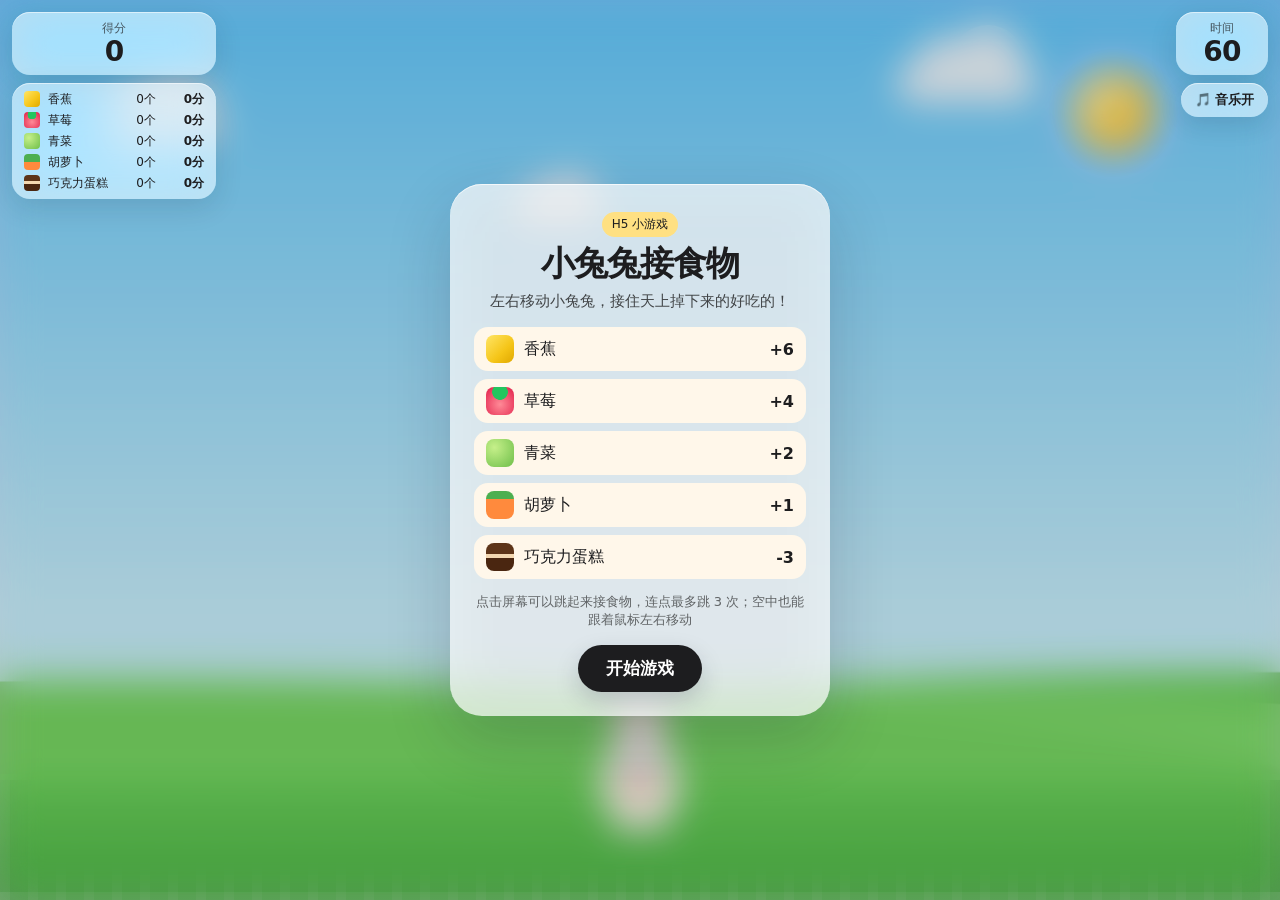
==== index.html @ 57336900 "Add the rabbit food-catching H5 game and a porting-oriented design spec. Co-authored-by: Cursor <cur" ====
<!DOCTYPE html>
<html lang="zh-CN">
  <head>
    <meta charset="UTF-8" />
    <meta
      name="viewport"
      content="width=device-width, initial-scale=1.0, maximum-scale=1.0, user-scalable=no, viewport-fit=cover"
    />
    <meta name="apple-mobile-web-app-capable" content="yes" />
    <meta name="mobile-web-app-capable" content="yes" />
    <title>小兔兔接食物</title>
    <link rel="stylesheet" href="css/style.css" />
  </head>
  <body>
    <div id="game" class="game">
      <div class="sky">
        <div class="sun"></div>
        <div class="cloud cloud-a"></div>
        <div class="cloud cloud-b"></div>
        <div class="cloud cloud-c"></div>
      </div>
      <div class="hills"></div>
      <div class="ground"></div>
      <div id="items" class="items"></div>
      <div id="popups" class="popups"></div>

      <div id="rabbit" class="rabbit" aria-hidden="true">
        <div class="rabbit-shadow"></div>
        <div class="rabbit-body">
          <div class="ear left"><i></i></div>
          <div class="ear right"><i></i></div>
          <div class="face">
            <div class="blush left"></div>
            <div class="blush right"></div>
            <div class="eye left"></div>
            <div class="eye right"></div>
            <div class="nose"></div>
            <div class="mouth"></div>
          </div>
          <div class="belly"></div>
          <div class="arm left"></div>
          <div class="arm right"></div>
          <div class="foot left"></div>
          <div class="foot right"></div>
          <div class="tail"></div>
          <div class="dizzy" aria-hidden="true">
            <span>✦</span>
            <span>✧</span>
            <span>✦</span>
          </div>
        </div>
      </div>

      <header class="hud">
        <div class="hud-left">
          <div class="hud-card">
            <span>得分</span>
            <strong id="score">0</strong>
          </div>
          <ul class="hud-stats" aria-label="食物得分明细">
            <li>
              <span class="icon banana-icon"></span>
              <span class="stat-name">香蕉</span>
              <span id="banana-count">0个</span>
              <strong id="banana-score">0分</strong>
            </li>
            <li>
              <span class="icon strawberry-icon"></span>
              <span class="stat-name">草莓</span>
              <span id="strawberry-count">0个</span>
              <strong id="strawberry-score">0分</strong>
            </li>
            <li>
              <span class="icon veggie-icon"></span>
              <span class="stat-name">青菜</span>
              <span id="veggie-count">0个</span>
              <strong id="veggie-score">0分</strong>
            </li>
            <li>
              <span class="icon carrot-icon"></span>
              <span class="stat-name">胡萝卜</span>
              <span id="carrot-count">0个</span>
              <strong id="carrot-score">0分</strong>
            </li>
            <li>
              <span class="icon cake-icon"></span>
              <span class="stat-name">巧克力蛋糕</span>
              <span id="cake-count">0个</span>
              <strong id="cake-score">0分</strong>
            </li>
          </ul>
        </div>
        <div class="hud-right">
          <div class="hud-card">
            <span>时间</span>
            <strong id="time">60</strong>
          </div>
          <button id="music-btn" class="music-btn" type="button" aria-label="关闭背景音乐">
            🎵 音乐开
          </button>
          <button id="pause-btn" class="music-btn pause-btn" type="button" aria-label="暂停游戏" hidden>
            暂停
          </button>
        </div>
      </header>

      <section id="start-screen" class="overlay">
        <div class="panel">
          <p class="badge">H5 小游戏</p>
          <h1>小兔兔接食物</h1>
          <p class="lead">左右移动小兔兔，接住天上掉下来的好吃的！</p>
          <ul class="rules">
            <li><span class="icon banana-icon"></span>香蕉 <b>+6</b></li>
            <li><span class="icon strawberry-icon"></span>草莓 <b>+4</b></li>
            <li><span class="icon veggie-icon"></span>青菜 <b>+2</b></li>
            <li><span class="icon carrot-icon"></span>胡萝卜 <b>+1</b></li>
            <li><span class="icon cake-icon"></span>巧克力蛋糕 <b>-3</b></li>
          </ul>
          <p class="hint">点击屏幕可以跳起来接食物，连点最多跳 3 次；空中也能跟着鼠标左右移动</p>
          <button id="start-btn" type="button">开始游戏</button>
        </div>
      </section>

      <section id="pause-screen" class="overlay hidden" hidden>
        <div class="panel">
          <h2>已暂停</h2>
          <p class="lead">点继续，小兔兔就会接着接食物</p>
          <button id="resume-btn" type="button">继续游戏</button>
        </div>
      </section>

      <section id="end-screen" class="overlay hidden" hidden>
        <div class="panel">
          <h2>时间到啦</h2>
          <p class="lead">小兔兔这一轮吃到了：</p>
          <p class="final-score"><strong id="final-score">0</strong> 分</p>
          <p class="best">历史最好：<span id="best-score">0</span> 分</p>
          <button id="restart-btn" type="button">再玩一次</button>
        </div>
      </section>
    </div>
    <script src="js/game.js"></script>
  </body>
</html>
---- css/style.css ----
:root {
  --sky-top: #7ec8ff;
  --sky-bottom: #d7f3ff;
  --grass: #7bc96a;
  --grass-dark: #5eae54;
  --ink: #1d1d1f;
  --panel: rgba(255, 255, 255, 0.72);
  --glass: rgba(255, 255, 255, 0.58);
  --carrot: #ff8a3d;
  --veggie: #6fbf4a;
  --cake: #7a4a2a;
  --strawberry: #e11d48;
  --banana: #f5c518;
  --ease-out: cubic-bezier(0.23, 1, 0.32, 1);
  --press: 100ms cubic-bezier(0.23, 1, 0.32, 1);
}

* {
  box-sizing: border-box;
  margin: 0;
  padding: 0;
  -webkit-tap-highlight-color: transparent;
  user-select: none;
}

html,
body {
  width: 100%;
  height: 100%;
  overflow: hidden;
  font-family: system-ui, -apple-system, "SF Pro Text", "PingFang SC", "Hiragino Sans GB", "Noto Sans SC", sans-serif;
  background: #6ec3ff;
  color: var(--ink);
}

.game {
  position: relative;
  width: 100%;
  height: 100%;
  overflow: hidden;
  touch-action: none;
}

.sky {
  position: absolute;
  inset: 0;
  background: linear-gradient(180deg, var(--sky-top) 0%, var(--sky-bottom) 68%, #c8efb4 100%);
}

.sun {
  position: absolute;
  top: 8%;
  right: 10%;
  width: 78px;
  height: 78px;
  border-radius: 50%;
  background: radial-gradient(circle at 35% 35%, #fff7c8, #ffd35a 58%, #ffb347 100%);
  box-shadow: 0 0 40px rgba(255, 211, 90, 0.7);
}

.cloud {
  position: absolute;
  background: #fff;
  border-radius: 40px;
  opacity: 0.92;
  animation: drift 22s linear infinite;
}

.cloud::before,
.cloud::after {
  content: "";
  position: absolute;
  background: #fff;
  border-radius: 50%;
}

.cloud-a {
  width: 120px;
  height: 36px;
  top: 12%;
  left: 8%;
}

.cloud-a::before {
  width: 48px;
  height: 48px;
  left: 18px;
  top: -24px;
}

.cloud-a::after {
  width: 64px;
  height: 64px;
  left: 48px;
  top: -34px;
}

.cloud-b {
  width: 90px;
  height: 28px;
  top: 22%;
  left: 40%;
  animation-duration: 28s;
  animation-delay: -8s;
}

.cloud-b::before {
  width: 36px;
  height: 36px;
  left: 12px;
  top: -18px;
}

.cloud-b::after {
  width: 50px;
  height: 50px;
  left: 34px;
  top: -26px;
}

.cloud-c {
  width: 140px;
  height: 40px;
  top: 7%;
  left: 70%;
  animation-duration: 26s;
  animation-delay: -14s;
}

.cloud-c::before {
  width: 54px;
  height: 54px;
  left: 20px;
  top: -26px;
}

.cloud-c::after {
  width: 72px;
  height: 72px;
  left: 56px;
  top: -38px;
}

@keyframes drift {
  0% {
    transform: translateX(110vw);
  }
  100% {
    transform: translateX(-160%);
  }
}

.hills {
  position: absolute;
  left: -10%;
  right: -10%;
  bottom: 12%;
  height: 22%;
  background:
    radial-gradient(120% 90% at 18% 100%, #8ed37a 0 62%, transparent 63%),
    radial-gradient(90% 80% at 62% 100%, #97db84 0 64%, transparent 65%),
    radial-gradient(110% 100% at 92% 100%, #7fc96d 0 60%, transparent 61%);
}

.ground {
  position: absolute;
  left: 0;
  right: 0;
  bottom: 0;
  height: 14%;
  background:
    repeating-linear-gradient(
      90deg,
      rgba(255, 255, 255, 0.12) 0 10px,
      transparent 10px 28px
    ),
    linear-gradient(180deg, var(--grass) 0%, var(--grass-dark) 100%);
  border-top: 6px solid #8ed97b;
  box-shadow: 0 -8px 0 rgba(255, 255, 255, 0.18) inset;
}

.hud {
  position: absolute;
  top: calc(12px + env(safe-area-inset-top));
  left: 12px;
  right: 12px;
  z-index: 12;
  display: flex;
  justify-content: space-between;
  align-items: flex-start;
  gap: 12px;
  pointer-events: none;
}

.hud-left,
.hud-right {
  display: flex;
  flex-direction: column;
  align-items: stretch;
  gap: 8px;
}

.hud-right {
  align-items: flex-end;
}

.hud-card {
  min-width: 92px;
  padding: 8px 14px;
  border-radius: 18px;
  background: var(--glass);
  backdrop-filter: blur(22px) saturate(180%);
  -webkit-backdrop-filter: blur(22px) saturate(180%);
  box-shadow:
    0 8px 28px rgba(15, 23, 42, 0.12),
    inset 0 1px 0 rgba(255, 255, 255, 0.55);
  text-align: center;
}

.hud-card span {
  display: block;
  font-size: 12px;
  opacity: 0.7;
}

.hud-card strong {
  font-size: 28px;
  line-height: 1.08;
  letter-spacing: -0.03em;
  font-weight: 700;
}

.hud-stats {
  list-style: none;
  min-width: 204px;
  padding: 8px 12px;
  border-radius: 18px;
  background: var(--glass);
  backdrop-filter: blur(22px) saturate(180%);
  -webkit-backdrop-filter: blur(22px) saturate(180%);
  box-shadow:
    0 8px 28px rgba(15, 23, 42, 0.12),
    inset 0 1px 0 rgba(255, 255, 255, 0.55);
  display: grid;
  gap: 5px;
}

.hud-stats li {
  display: grid;
  grid-template-columns: 18px 1fr auto auto;
  align-items: center;
  gap: 6px;
  font-size: 12px;
  line-height: 1.2;
}

.hud-stats .icon {
  width: 16px;
  height: 16px;
  border-radius: 4px;
}

.hud-stats .stat-name {
  overflow: hidden;
  text-overflow: ellipsis;
  white-space: nowrap;
}

.hud-stats strong {
  min-width: 42px;
  text-align: right;
  font-size: 12px;
}

.hud-stats strong.good {
  color: #2e7d32;
}

.hud-stats strong.bad {
  color: #c62828;
}

.music-btn {
  pointer-events: auto;
  border: 0;
  border-radius: 999px;
  padding: 8px 14px;
  font-size: 13px;
  font-weight: 600;
  color: var(--ink);
  background: var(--glass);
  backdrop-filter: blur(22px) saturate(180%);
  -webkit-backdrop-filter: blur(22px) saturate(180%);
  box-shadow:
    0 8px 24px rgba(15, 23, 42, 0.12),
    inset 0 1px 0 rgba(255, 255, 255, 0.55);
  cursor: pointer;
  transition: transform var(--press), opacity 200ms var(--ease-out);
}

.music-btn:active {
  transform: scale(0.97);
}

.music-btn.off {
  opacity: 0.62;
}

.pause-btn {
  display: none;
}

.game.is-playing .pause-btn {
  display: inline-flex;
  align-items: center;
  justify-content: center;
}

.game.is-paused .cloud {
  animation-play-state: paused;
}

.items,
.popups {
  position: absolute;
  inset: 0;
  pointer-events: none;
  z-index: 3;
}

.item {
  position: absolute;
  width: 54px;
  height: 62px;
  transform: translate(-50%, 0);
}

.item.carrot .food {
  width: 22px;
  height: 42px;
  margin: 16px auto 0;
  background: linear-gradient(180deg, #ffb067, var(--carrot) 55%, #e86a22);
  border-radius: 12px 12px 18px 18px;
  position: relative;
}

.item.carrot .food::before {
  content: "";
  position: absolute;
  top: -16px;
  left: 50%;
  width: 8px;
  height: 18px;
  background: #4caf50;
  border-radius: 4px;
  transform: translateX(-50%) rotate(-18deg);
  box-shadow: 8px 2px 0 #66bb6a, -8px 2px 0 #43a047;
}

.item.veggie .food {
  width: 26px;
  height: 36px;
  margin: 16px auto 0;
  background: linear-gradient(180deg, #f6f1e4 0 12px, #d7ecb4 12px);
  border-radius: 8px 8px 11px 11px;
  position: relative;
}

.item.veggie .food::before,
.item.veggie .food::after {
  content: "";
  position: absolute;
  top: -14px;
  width: 20px;
  height: 30px;
  border-radius: 18px 18px 10px 10px;
}

.item.veggie .food::before {
  left: -12px;
  transform: rotate(-26deg);
  background: linear-gradient(180deg, #b6e86f, #5eae3a);
}

.item.veggie .food::after {
  right: -12px;
  transform: rotate(24deg);
  background: linear-gradient(180deg, #9fd86a, #4e9a32);
}

.item.cake .food {
  width: 46px;
  height: 38px;
  margin: 16px auto 0;
  background: linear-gradient(180deg, #5d3418 0 12px, #f3d7b0 12px 18px, #4a2610 18px 100%);
  border-radius: 8px 8px 10px 10px;
  position: relative;
  box-shadow: 0 6px 0 #3a1b0c;
}

.item.cake .food::before {
  content: "";
  position: absolute;
  top: -10px;
  left: 8px;
  right: 8px;
  height: 14px;
  background: #4e2a14;
  border-radius: 40% 40% 20% 20%;
}

.item.cake .food::after {
  content: "";
  position: absolute;
  top: -16px;
  left: 50%;
  width: 10px;
  height: 10px;
  background: #e53935;
  border-radius: 50%;
  transform: translateX(-50%);
  box-shadow: 0 8px 0 -3px #fff3;
}

.item.strawberry .food {
  width: 30px;
  height: 34px;
  margin: 16px auto 0;
  background: radial-gradient(circle at 32% 28%, #ff8a97, var(--strawberry) 62%, #9f1239);
  border-radius: 46% 46% 48% 48%;
  position: relative;
  box-shadow: inset -5px -7px 0 rgba(80, 10, 24, 0.12);
}

.item.strawberry .food::before {
  content: "";
  position: absolute;
  top: -11px;
  left: 50%;
  width: 10px;
  height: 12px;
  background: #22c55e;
  border-radius: 4px 10px 2px 8px;
  transform: translateX(-50%) rotate(-18deg);
  box-shadow: 8px 2px 0 -1px #16a34a, -7px 3px 0 -2px #4ade80;
}

.item.strawberry .food::after {
  content: "";
  position: absolute;
  inset: 10px 8px 8px;
  background:
    radial-gradient(circle at 30% 30%, #fff3 0 1.5px, transparent 2px),
    radial-gradient(circle at 68% 42%, #fff3 0 1.4px, transparent 2px),
    radial-gradient(circle at 44% 68%, #fff3 0 1.3px, transparent 2px);
}

.item.banana .food {
  width: 18px;
  height: 44px;
  margin: 10px auto 0;
  background: linear-gradient(180deg, #ffe566 0%, var(--banana) 48%, #e0a800 100%);
  border-radius: 18px 12px 16px 8px;
  transform: rotate(-32deg);
  position: relative;
  box-shadow: 7px 2px 0 -3px #ffe082;
}

.item.banana .food::before {
  content: "";
  position: absolute;
  top: -5px;
  left: 4px;
  width: 8px;
  height: 8px;
  background: #8d6e3b;
  border-radius: 3px;
}

.item.banana .food::after {
  content: "";
  position: absolute;
  bottom: -3px;
  right: 2px;
  width: 7px;
  height: 7px;
  background: #a67c3a;
  border-radius: 50%;
}

.score-popup {
  position: absolute;
  font-size: 22px;
  font-weight: 800;
  transform: translate(-50%, 0);
  animation: float-up 0.8s ease-out forwards;
  text-shadow: 0 2px 0 rgba(255, 255, 255, 0.7);
}

.score-popup.good {
  color: #2e7d32;
}

.score-popup.bad {
  color: #c62828;
}

@keyframes float-up {
  from {
    opacity: 1;
    transform: translate(-50%, 0);
  }
  to {
    opacity: 0;
    transform: translate(-50%, -36px);
  }
}

.rabbit {
  position: absolute;
  bottom: 7%;
  left: 50%;
  width: 92px;
  height: 110px;
  margin-left: -46px;
  z-index: 4;
  will-change: left, bottom, transform;
}

.rabbit.airborne .rabbit-shadow {
  transform: scale(0.68);
  opacity: 0.38;
}

.rabbit.rising .rabbit-body {
  transform: scale(0.96, 1.06);
}

.rabbit.falling .rabbit-body {
  transform: scale(1.05, 0.94);
}

.rabbit.happy .mouth {
  border-radius: 0 0 10px 10px;
  height: 8px;
  background: #f48fb1;
}

.rabbit.joy .mouth {
  width: 16px;
  height: 10px;
  border: 0;
  border-radius: 0 0 12px 12px;
  background: #f48fb1;
}

.rabbit.joy .blush {
  opacity: 1;
  transform: scale(1.2);
}

.rabbit.sad {
  filter: saturate(0.8);
}

.rabbit.sad .mouth {
  border-radius: 10px 10px 0 0;
  top: 42px;
}

.rabbit.joy .rabbit-body {
  animation: rabbit-joy 0.62s var(--ease-out);
}

.rabbit.joy .rabbit-shadow {
  animation: shadow-joy 0.62s var(--ease-out);
}

.rabbit.shake .rabbit-body {
  animation: head-shake 0.42s ease-in-out;
  transform-origin: 50% 80%;
}

.rabbit.faint .rabbit-body {
  transform: rotate(88deg) translate(10px, 14px);
  transform-origin: 50% 82%;
  transition: transform 0.35s var(--ease-out);
}

.rabbit.faint .eye {
  height: 3px;
  border-radius: 2px;
  top: 20px;
}

.rabbit.faint .mouth {
  width: 8px;
  height: 8px;
  border-radius: 50%;
  border: 0;
  background: #f48fb1;
  top: 38px;
}

.rabbit.faint .dizzy {
  display: block;
}

.rabbit.faint .rabbit-shadow {
  transform: scale(1.18, 0.7);
  opacity: 0.35;
}

.dizzy {
  display: none;
  position: absolute;
  top: -28px;
  left: 8px;
  right: 8px;
  height: 24px;
  pointer-events: none;
}

.dizzy span {
  position: absolute;
  font-size: 12px;
  color: #f59e0b;
  animation: dizzy-spin 0.9s linear infinite;
}

.dizzy span:nth-child(1) {
  left: 4px;
  animation-delay: 0s;
}

.dizzy span:nth-child(2) {
  left: 50%;
  top: -6px;
  animation-delay: -0.3s;
}

.dizzy span:nth-child(3) {
  right: 4px;
  animation-delay: -0.6s;
}

@keyframes head-shake {
  0%,
  100% {
    transform: rotate(0);
  }
  18% {
    transform: rotate(-18deg);
  }
  36% {
    transform: rotate(16deg);
  }
  54% {
    transform: rotate(-14deg);
  }
  72% {
    transform: rotate(10deg);
  }
  88% {
    transform: rotate(-6deg);
  }
}

@keyframes dizzy-spin {
  from {
    transform: rotate(0) translateY(0);
    opacity: 1;
  }
  50% {
    transform: rotate(180deg) translateY(-4px);
    opacity: 0.7;
  }
  to {
    transform: rotate(360deg) translateY(0);
    opacity: 1;
  }
}

@keyframes rabbit-joy {
  0% {
    transform: translateY(0) scale(1, 1);
  }
  16% {
    transform: translateY(5px) scale(1.08, 0.86);
  }
  40% {
    transform: translateY(-36px) scale(0.94, 1.1);
  }
  62% {
    transform: translateY(-6px) scale(1.05, 0.94);
  }
  80% {
    transform: translateY(-16px) scale(0.98, 1.04);
  }
  100% {
    transform: translateY(0) scale(1, 1);
  }
}

@keyframes shadow-joy {
  0%,
  100% {
    transform: scale(1);
    opacity: 1;
  }
  40% {
    transform: scale(0.62);
    opacity: 0.45;
  }
}

.rabbit-shadow {
  position: absolute;
  left: 18px;
  right: 18px;
  bottom: 2px;
  height: 12px;
  background: rgba(58, 43, 30, 0.18);
  border-radius: 50%;
}

.rabbit-body {
  position: absolute;
  inset: 0 10px 10px;
  background: #fffdf8;
  border-radius: 46% 46% 42% 42%;
  box-shadow: 0 10px 0 rgba(58, 43, 30, 0.06);
  transition: transform 0.35s var(--ease-out);
}

.ear {
  position: absolute;
  top: -34px;
  width: 22px;
  height: 48px;
  background: #fffdf8;
  border-radius: 20px;
}

.ear i {
  display: block;
  width: 12px;
  height: 32px;
  margin: 8px auto 0;
  background: #ffc1d6;
  border-radius: 12px;
}

.ear.left {
  left: 12px;
  transform: rotate(-12deg);
}

.ear.right {
  right: 12px;
  transform: rotate(12deg);
}

.face {
  position: absolute;
  inset: 18px 8px 40px;
}

.eye {
  position: absolute;
  top: 16px;
  width: 8px;
  height: 10px;
  background: #3a2b1e;
  border-radius: 50%;
}

.eye.left {
  left: 16px;
}

.eye.right {
  right: 16px;
}

.blush {
  position: absolute;
  top: 26px;
  width: 12px;
  height: 8px;
  background: #ffb7c9;
  border-radius: 50%;
  opacity: 0.8;
}

.blush.left {
  left: 8px;
}

.blush.right {
  right: 8px;
}

.nose {
  position: absolute;
  left: 50%;
  top: 28px;
  width: 10px;
  height: 8px;
  background: #f48fb1;
  border-radius: 50%;
  transform: translateX(-50%);
}

.mouth {
  position: absolute;
  left: 50%;
  top: 36px;
  width: 12px;
  height: 6px;
  border: 2px solid #d08193;
  border-top: 0;
  border-radius: 0 0 8px 8px;
  transform: translateX(-50%);
}

.belly {
  position: absolute;
  left: 16px;
  right: 16px;
  bottom: 18px;
  height: 28px;
  background: #ffe9d2;
  border-radius: 40%;
}

.arm {
  position: absolute;
  bottom: 28px;
  width: 16px;
  height: 22px;
  background: #fffdf8;
  border-radius: 12px;
}

.arm.left {
  left: -6px;
  transform: rotate(18deg);
}

.arm.right {
  right: -6px;
  transform: rotate(-18deg);
}

.foot {
  position: absolute;
  bottom: -6px;
  width: 22px;
  height: 12px;
  background: #fffdf8;
  border-radius: 12px;
}

.foot.left {
  left: 8px;
}

.foot.right {
  right: 8px;
}

.tail {
  position: absolute;
  right: -6px;
  bottom: 22px;
  width: 16px;
  height: 16px;
  background: #fff;
  border-radius: 50%;
  box-shadow: inset -2px -2px 0 #f3e6d8;
}

.overlay {
  position: absolute;
  inset: 0;
  z-index: 10;
  display: grid;
  place-items: center;
  background: rgba(15, 23, 42, 0.18);
  backdrop-filter: blur(18px) saturate(140%);
  -webkit-backdrop-filter: blur(18px) saturate(140%);
}

.overlay.hidden,
.overlay[hidden] {
  display: none !important;
}

.panel {
  width: min(380px, calc(100vw - 32px));
  padding: 28px 24px 24px;
  border-radius: 32px;
  background: var(--panel);
  backdrop-filter: blur(28px) saturate(180%);
  -webkit-backdrop-filter: blur(28px) saturate(180%);
  box-shadow:
    0 24px 64px rgba(15, 23, 42, 0.18),
    inset 0 1px 0 rgba(255, 255, 255, 0.7);
  text-align: center;
}

.badge {
  display: inline-block;
  margin-bottom: 8px;
  padding: 4px 10px;
  border-radius: 999px;
  background: #ffe082;
  font-size: 12px;
}

.panel h1,
.panel h2 {
  font-size: 34px;
  letter-spacing: -0.03em;
  line-height: 1.1;
  font-weight: 700;
}

.lead {
  margin: 10px 0 16px;
  font-size: 15px;
  opacity: 0.8;
}

.rules {
  list-style: none;
  display: grid;
  gap: 8px;
  margin-bottom: 14px;
  text-align: left;
}

.rules li {
  display: flex;
  align-items: center;
  gap: 10px;
  padding: 8px 12px;
  border-radius: 14px;
  background: #fff7ea;
  font-size: 16px;
}

.rules b {
  margin-left: auto;
}

.icon {
  width: 28px;
  height: 28px;
  border-radius: 8px;
  display: inline-block;
}

.carrot-icon {
  background: linear-gradient(180deg, #4caf50 0 8px, var(--carrot) 8px);
}

.veggie-icon {
  background: radial-gradient(circle at 30% 30%, #c6f08a, var(--veggie));
}

.banana-icon {
  background: linear-gradient(135deg, #ffe566, var(--banana) 60%, #e0a800);
}

.strawberry-icon {
  background:
    radial-gradient(circle at 50% 18%, #22c55e 0 28%, transparent 30%),
    radial-gradient(circle at 50% 62%, #ff8a97, var(--strawberry));
}

.cake-icon {
  background: linear-gradient(180deg, #5d3418 40%, #f3d7b0 40% 55%, #4a2610 55%);
}

.hint {
  margin-bottom: 16px;
  font-size: 13px;
  opacity: 0.65;
}

.final-score {
  font-size: 20px;
  margin-bottom: 6px;
}

.final-score strong {
  font-size: 48px;
}

.best {
  margin-bottom: 18px;
  opacity: 0.7;
}

.panel button {
  border: 0;
  border-radius: 999px;
  padding: 12px 28px;
  font-size: 17px;
  font-weight: 650;
  color: #fff;
  background: #1d1d1f;
  box-shadow: 0 10px 24px rgba(15, 23, 42, 0.18);
  cursor: pointer;
  transition: transform var(--press), opacity 200ms var(--ease-out);
}

.panel button:active {
  transform: scale(0.97);
}

@media (prefers-reduced-transparency: reduce) {
  .hud-card,
  .hud-stats,
  .music-btn,
  .panel {
    background: #fff;
    backdrop-filter: none;
  }
}

@media (prefers-reduced-motion: reduce) {
  .rabbit.joy .rabbit-body,
  .rabbit.joy .rabbit-shadow,
  .rabbit.shake .rabbit-body,
  .dizzy span,
  .cloud {
    animation: none;
  }
}
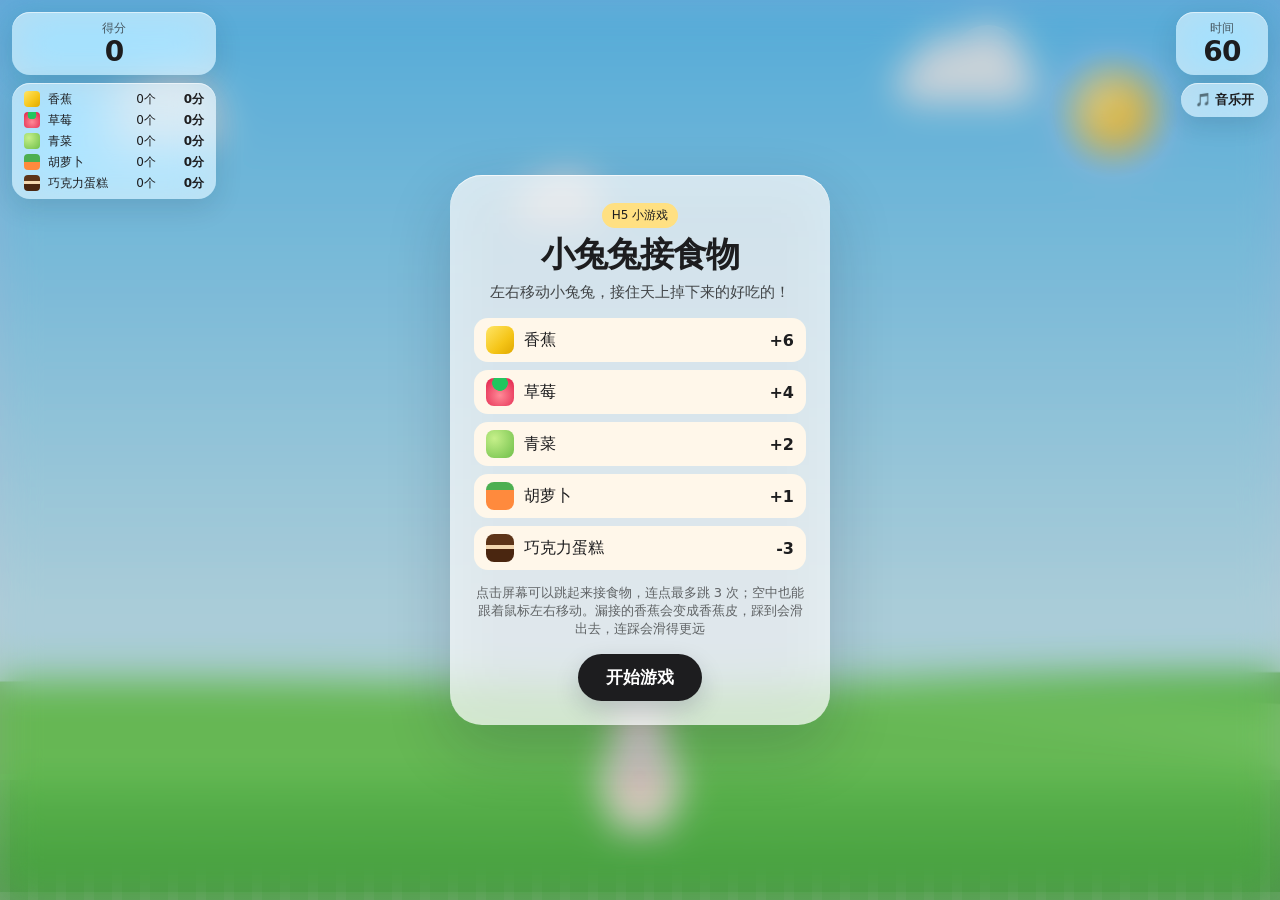
==== commit 51a185d0: "Add banana peels, stacking slides, and update the porting spec. Co-authored-by: Cursor <cursoragent@" ====
--- a/index.html
+++ b/index.html
@@ -9,7 +9,7 @@
     <meta name="apple-mobile-web-app-capable" content="yes" />
     <meta name="mobile-web-app-capable" content="yes" />
     <title>小兔兔接食物</title>
-    <link rel="stylesheet" href="css/style.css" />
+    <link rel="stylesheet" href="css/style.css?v=14" />
   </head>
   <body>
     <div id="game" class="game">
@@ -116,7 +116,7 @@
             <li><span class="icon carrot-icon"></span>胡萝卜 <b>+1</b></li>
             <li><span class="icon cake-icon"></span>巧克力蛋糕 <b>-3</b></li>
           </ul>
-          <p class="hint">点击屏幕可以跳起来接食物，连点最多跳 3 次；空中也能跟着鼠标左右移动</p>
+          <p class="hint">点击屏幕可以跳起来接食物，连点最多跳 3 次；空中也能跟着鼠标左右移动。漏接的香蕉会变成香蕉皮，踩到会滑出去，连踩会滑得更远</p>
           <button id="start-btn" type="button">开始游戏</button>
         </div>
       </section>
@@ -139,6 +139,6 @@
         </div>
       </section>
     </div>
-    <script src="js/game.js"></script>
+    <script src="js/game.js?v=17"></script>
   </body>
 </html>
--- a/css/style.css
+++ b/css/style.css
@@ -488,6 +488,61 @@
   border-radius: 50%;
 }
 
+.item.peel {
+  width: 56px;
+  height: 28px;
+  z-index: 2;
+  animation: peel-drop 0.34s var(--ease-out);
+}
+
+.item.peel .food {
+  width: 48px;
+  height: 16px;
+  margin: 8px auto 0;
+  background: linear-gradient(180deg, #ffe98a 0%, var(--banana) 48%, #d4a80a 100%);
+  border-radius: 50% 50% 46% 46%;
+  position: relative;
+  box-shadow: 0 3px 0 rgba(90, 70, 20, 0.12);
+}
+
+.item.peel .food::before,
+.item.peel .food::after {
+  content: "";
+  position: absolute;
+  top: -7px;
+  width: 16px;
+  height: 18px;
+  background: linear-gradient(180deg, #fff3a0, var(--banana) 60%, #e0a800);
+  border-radius: 60% 40% 70% 30%;
+}
+
+.item.peel .food::before {
+  left: 1px;
+  transform: rotate(-38deg);
+}
+
+.item.peel .food::after {
+  right: 1px;
+  transform: rotate(38deg);
+  border-radius: 40% 60% 30% 70%;
+}
+
+.item.peel.gone {
+  opacity: 0;
+  transition: opacity 0.32s var(--ease-out);
+}
+
+@keyframes peel-drop {
+  from {
+    opacity: 0;
+    transform: translate(-50%, -14px) scale(0.86, 1.16);
+  }
+  to {
+    opacity: 1;
+    transform: translate(-50%, 0) scale(1, 1);
+  }
+}
+
 .score-popup {
   position: absolute;
   font-size: 22px;
@@ -538,6 +593,35 @@
 
 .rabbit.falling .rabbit-body {
   transform: scale(1.05, 0.94);
+}
+
+.rabbit.sliding .rabbit-body {
+  transform: rotate(-16deg) translate(8px, 3px);
+}
+
+.rabbit.sliding.slide-left .rabbit-body {
+  transform: rotate(16deg) translate(-8px, 3px);
+}
+
+.rabbit.sliding .rabbit-shadow {
+  transform: scale(1.18, 0.72);
+  opacity: 0.42;
+}
+
+.rabbit.sliding.rising .rabbit-body {
+  transform: rotate(-14deg) translate(8px, 3px) scale(0.96, 1.06);
+}
+
+.rabbit.sliding.slide-left.rising .rabbit-body {
+  transform: rotate(14deg) translate(-8px, 3px) scale(0.96, 1.06);
+}
+
+.rabbit.sliding.falling .rabbit-body {
+  transform: rotate(-18deg) translate(8px, 3px) scale(1.05, 0.94);
+}
+
+.rabbit.sliding.slide-left.falling .rabbit-body {
+  transform: rotate(18deg) translate(-8px, 3px) scale(1.05, 0.94);
 }
 
 .rabbit.happy .mouth {
@@ -1036,7 +1120,8 @@
   .rabbit.joy .rabbit-shadow,
   .rabbit.shake .rabbit-body,
   .dizzy span,
-  .cloud {
+  .cloud,
+  .item.peel {
     animation: none;
   }
 }
